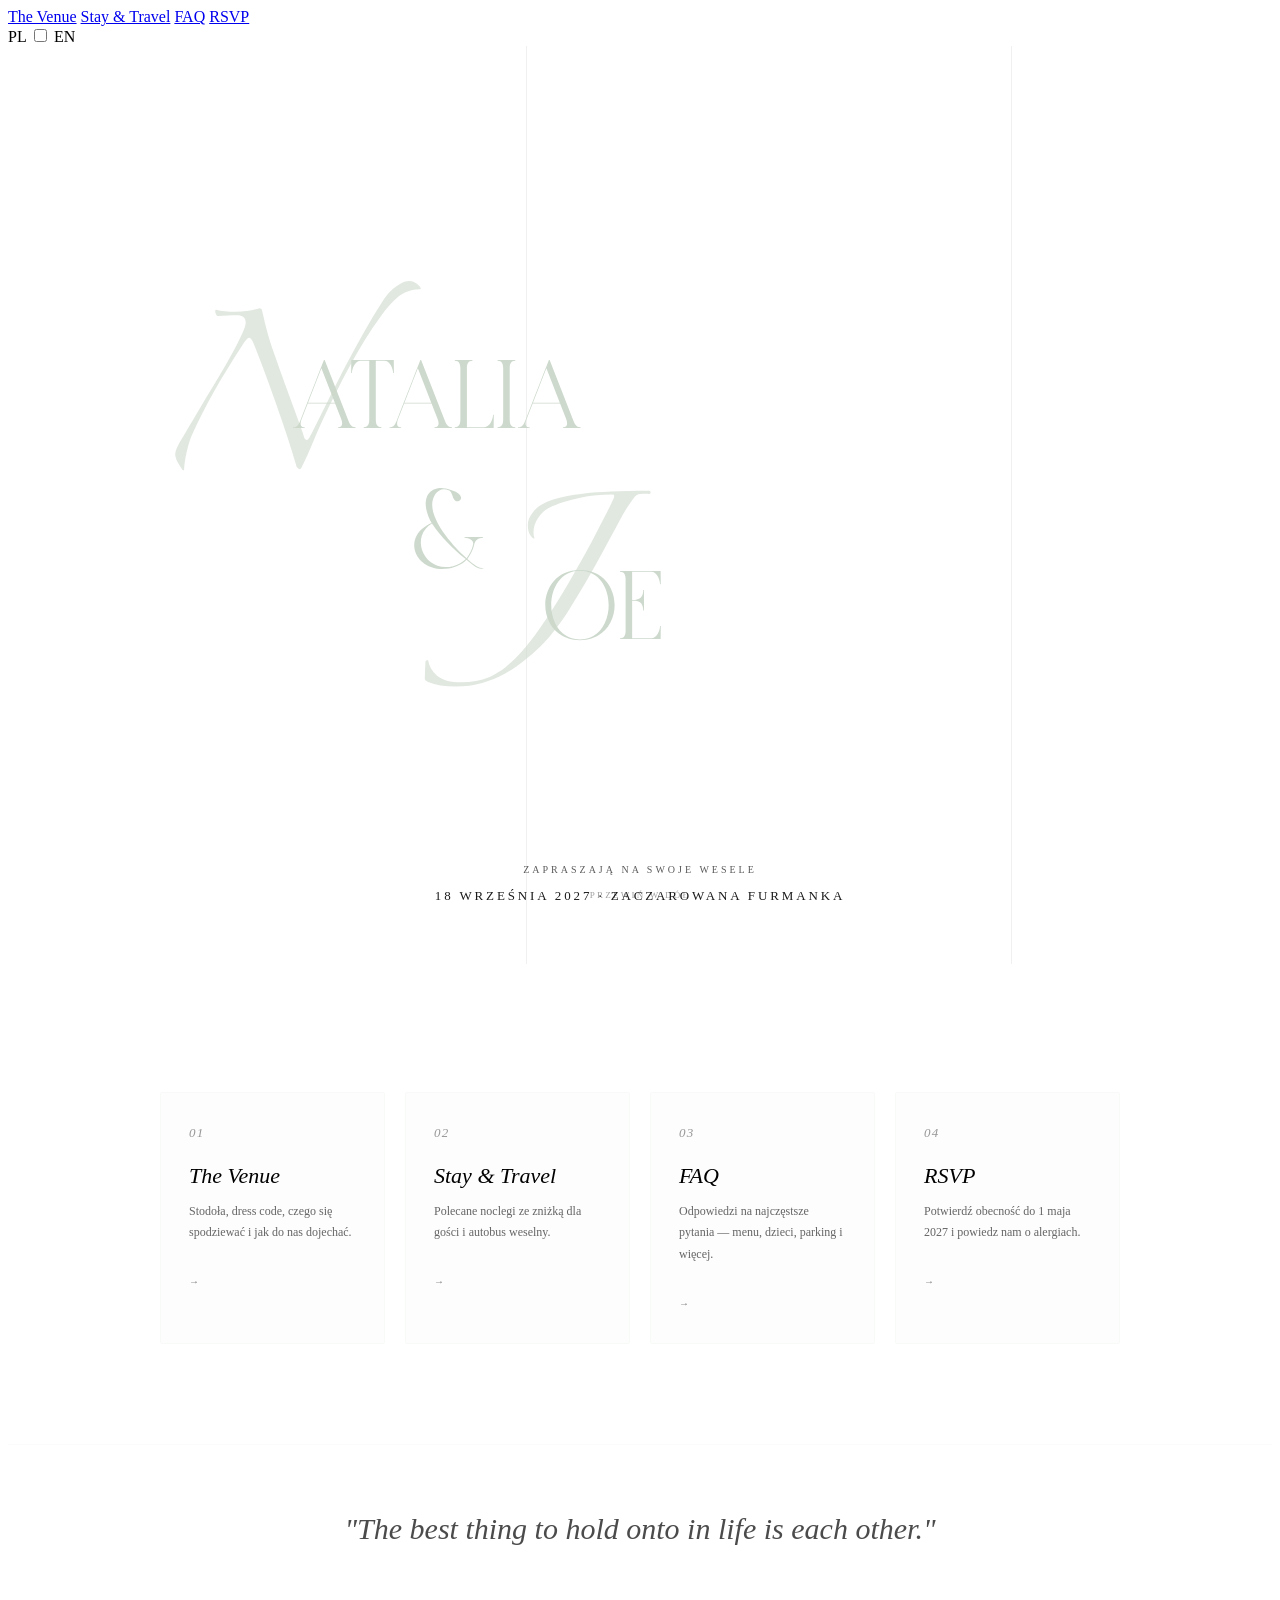
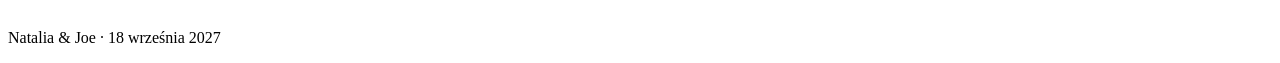
==== index.html @ 813e8705 "Add files via upload" ====
<!DOCTYPE html>
<html lang="pl">
<head>
  <meta charset="UTF-8">
  <meta name="viewport" content="width=device-width, initial-scale=1.0">
  <title>Natalia & Joe · 18.09.2027</title>
  <link rel="stylesheet" href="assets/style.css">
  <style>
    /* ── HERO ── */
    .hero {
      position: relative;
      width: 100%;
      min-height: 100svh;
      overflow: hidden;
      display: flex;
      flex-direction: column;
    }

    .flower-bg {
      position: absolute;
      right: -3%;
      top: -6%;
      width: 62%;
      height: 115%;
      opacity: 0.22;
      pointer-events: none;
      animation: floatFlower 10s ease-in-out infinite;
    }

    @keyframes floatFlower {
      0%, 100% { transform: translateY(0) rotate(0deg); }
      50%       { transform: translateY(-12px) rotate(0.35deg); }
    }

    .hero-body {
      flex: 1;
      position: relative;
      display: flex;
      align-items: flex-start;
      padding-top: 80px;
    }

    .names-wrap {
      position: relative;
      z-index: 5;
      padding: 0 0 0 5vw;
      width: 56%;
      animation: heroFadeUp 1.2s ease both;
    }

    .names-wrap svg {
      width: 100%;
      height: auto;
    }

    @keyframes heroFadeUp {
      from { opacity: 0; transform: translateY(32px); }
      to   { opacity: 1; transform: translateY(0); }
    }

    /* ── BOTTOM TEXT & COUNTDOWN ── */
    .hero-bottom {
      position: relative;
      z-index: 5;
      text-align: center;
      padding: 16px 24px 36px;
      animation: heroFadeUp 1.4s ease 0.3s both;
    }

    .celebrating-line {
      font-size: 10px;
      letter-spacing: 0.3em;
      text-transform: uppercase;
      opacity: 0.65;
      margin-bottom: 8px;
    }

    .date-line {
      font-size: clamp(10px, 1.3vw, 13px);
      letter-spacing: 0.22em;
      text-transform: uppercase;
      margin-bottom: 24px;
      opacity: 0.9;
    }

    .countdown {
      display: flex;
      justify-content: center;
      align-items: flex-start;
      gap: clamp(12px, 2.5vw, 28px);
    }

    .cd-unit {
      display: flex;
      flex-direction: column;
      align-items: center;
      gap: 4px;
    }

    .cd-num {
      font-family: 'Cormorant Garamond', serif;
      font-size: clamp(26px, 4vw, 36px);
      font-weight: 300;
      line-height: 1;
      letter-spacing: 0.04em;
      color: var(--green-light);
    }

    .cd-lbl {
      font-size: 8px;
      letter-spacing: 0.22em;
      text-transform: uppercase;
      opacity: 0.5;
    }

    .cd-sep {
      font-family: 'Cormorant Garamond', serif;
      font-size: 28px;
      font-weight: 300;
      opacity: 0.3;
      align-self: flex-start;
      margin-top: 2px;
      line-height: 1;
    }

    .scroll-hint {
      position: absolute;
      bottom: 28px;
      left: 50%;
      transform: translateX(-50%);
      font-size: 9px;
      letter-spacing: 0.25em;
      text-transform: uppercase;
      opacity: 0.38;
      animation: scrollBounce 2.4s ease-in-out infinite;
      z-index: 5;
    }

    .scroll-hint::after {
      content: '';
      display: block;
      width: 1px;
      height: 28px;
      background: var(--green-light);
      margin: 8px auto 0;
      opacity: 0.4;
    }

    @keyframes scrollBounce {
      0%, 100% { transform: translateX(-50%) translateY(0); }
      50%       { transform: translateX(-50%) translateY(6px); }
    }

    /* ── TEASER SECTIONS ── */
    .teasers {
      padding: 80px 24px 100px;
      max-width: 960px;
      margin: 0 auto;
    }

    .teaser-grid {
      display: grid;
      grid-template-columns: repeat(auto-fit, minmax(220px, 1fr));
      gap: 20px;
      margin-top: 48px;
    }

    .teaser-card {
      background: rgba(205, 217, 204, 0.05);
      border: 1px solid rgba(205, 217, 204, 0.12);
      border-radius: 2px;
      padding: 32px 28px;
      text-decoration: none;
      color: var(--green-light);
      display: block;
      transition: background 0.3s, border-color 0.3s;
    }

    .teaser-card:hover {
      background: rgba(205, 217, 204, 0.09);
      border-color: rgba(205, 217, 204, 0.25);
    }

    .teaser-num {
      font-family: 'Cormorant Garamond', serif;
      font-size: 13px;
      font-style: italic;
      opacity: 0.4;
      margin-bottom: 10px;
      letter-spacing: 0.1em;
    }

    .teaser-card h3 {
      font-family: 'Cormorant Garamond', serif;
      font-size: 22px;
      font-weight: 300;
      font-style: italic;
      margin-bottom: 10px;
    }

    .teaser-card p {
      font-size: 12px;
      line-height: 1.8;
      opacity: 0.6;
    }

    .teaser-arrow {
      display: inline-block;
      margin-top: 20px;
      font-size: 10px;
      letter-spacing: 0.2em;
      text-transform: uppercase;
      opacity: 0.5;
    }

    /* ── QUOTE ── */
    .quote-section {
      text-align: center;
      padding: 60px 24px;
      border-top: 1px solid rgba(205, 217, 204, 0.1);
    }

    .quote-text {
      font-family: 'Cormorant Garamond', serif;
      font-size: clamp(20px, 3.5vw, 30px);
      font-weight: 300;
      font-style: italic;
      line-height: 1.6;
      opacity: 0.7;
      max-width: 600px;
      margin: 0 auto;
    }

    @media (max-width: 680px) {
      .names-wrap { width: 88%; padding-left: 6vw; }
      .flower-bg { width: 90%; right: -20%; top: 30%; opacity: 0.12; }
      .hero-body { align-items: center; }
    }
  </style>
</head>
<body>

  <!-- ── NAV ── -->
  <nav class="nav">
    <a href="venue.html" data-t="nav_venue">The Venue</a>
    <a href="travel.html" data-t="nav_travel">Stay &amp; Travel</a>
    <a href="faq.html" data-t="nav_faq">FAQ</a>
    <a href="rsvp.html" class="nav-rsvp" data-t="nav_rsvp">RSVP</a>
    <div class="lang-toggle">
      <span class="lang-lbl lang-lbl-pl">PL</span>
      <label class="toggle-wrap">
        <input type="checkbox" class="lang-switch-input">
        <span class="slider-track"></span>
      </label>
      <span class="lang-lbl lang-lbl-en">EN</span>
    </div>
  </nav>

  <!-- ── HERO ── -->
  <section class="hero">
    <img class="flower-bg" src="assets/flower.svg" alt="" aria-hidden="true">

    <div class="hero-body">
      <div class="names-wrap">
        <svg viewBox="0 0 3334 3334" xmlns="http://www.w3.org/2000/svg" style="fill-rule:evenodd;clip-rule:evenodd;" aria-label="Natalia &amp; Joe">
          <g><path d="M2392.608,2090.936c-217.712,0 -217.712,330.691 0,330.691c217.681,0 217.681,-330.691 0,-330.691Zm0,3.466c180.402,0 180.402,323.759 0,323.759c-180.441,0 -180.441,-323.759 0,-323.759Z" style="fill:#cdd9cc;fill-rule:nonzero;"/><path d="M2772.722,2416.101l0.521,-61.502l-3.388,0c0,20.874 -15.838,59.201 -41.794,58.642l-89.711,0l0,-177.612l13.74,0c24.464,0.521 38.771,16.724 38.771,46.231l3.427,0l0,-95.843l-3.427,0c0,29.5 -14.307,45.703 -38.771,46.231l-13.74,0l0,-132.927l89.711,0c25.956,-0.521 41.794,37.807 41.794,58.642l3.388,0l-0.521,-61.463l0,-0.606l-191.398,0l0,3.427c19.226,0 25.793,12.978 26.321,35.266l0,243.435c-0.521,22.288 -7.095,35.227 -26.321,35.227l0,3.427c63.802,-0.008 127.604,-0.008 191.398,-0.008l0,-0.567Z" style="fill:#cdd9cc;fill-rule:nonzero;"/></g><g><path d="M1190.142,1101.773l-3.427,0l-12.978,33.292l-0.645,1.733c-31.839,81.653 -63.515,162.824 -95.315,244.36c-9.916,25.264 -16.125,37.963 -36.556,37.963l0,3.427l54.811,0l0,-3.427c-22.972,0 -20.796,-20.718 -15.675,-35.833l29.943,-76.78l128.972,0l28.256,72.343c8.945,23.011 6.769,40.263 -14.105,40.263l0,3.427l82.22,0l0,-3.427c-20.843,0.008 -26.889,-13.25 -37.209,-39.688l-108.293,-277.652Zm-78.513,201.315l63.157,-161.938l63.157,161.938l-126.314,0Z" style="fill:#cdd9cc;fill-rule:nonzero;"/><path d="M1430.879,1105.2l40.1,0c25.956,-0.521 41.794,37.807 41.794,58.642l3.427,0l-0.567,-62.069l-200.265,0l-0.521,62.069l3.427,0c0,-20.835 15.838,-59.163 41.755,-58.642l40.139,0l0,278.693c-0.528,22.288 -7.095,35.227 -26.321,35.227l0,3.427l83.347,0l0,-3.427c-19.218,0 -25.832,-12.939 -26.314,-35.227l0,-278.693Z" style="fill:#cdd9cc;fill-rule:nonzero;"/><path d="M1644.351,1101.773l-3.427,0l-12.978,33.292l-0.645,1.733c-31.839,81.653 -63.515,162.824 -95.315,244.36c-9.916,25.264 -16.125,37.963 -36.556,37.963l0,3.427l54.811,0l0,-3.427c-22.972,0 -20.796,-20.718 -15.675,-35.833l29.943,-76.78l128.972,0l28.256,72.343c8.945,23.011 6.769,40.263 -14.105,40.263l0,3.427l82.22,0l0,-3.427c-20.843,0.008 -26.889,-13.25 -37.209,-39.688l-108.293,-277.652Zm-78.513,201.315l63.157,-161.938l63.157,161.938l-126.314,0Z" style="fill:#cdd9cc;fill-rule:nonzero;"/><path d="M1859.997,1140.466c0.528,-22.288 7.095,-35.266 26.321,-35.266l0,-3.427l-83.347,0l0,3.427c19.226,0 25.801,12.978 26.321,35.266l0,243.427c-0.528,22.288 -7.095,35.227 -26.321,35.227l0,3.427l183.138,0l0.521,-62.069l-3.427,0c0,20.881 -15.838,59.209 -41.755,58.642l-81.451,0l0,-278.654Z" style="fill:#cdd9cc;fill-rule:nonzero;"/><path d="M2061.664,1140.466c0.528,-22.288 7.095,-35.266 26.321,-35.266l0,-3.427l-83.347,0l0,3.427c19.226,0 25.839,12.978 26.321,35.266l0,243.435c-0.49,22.288 -7.095,35.227 -26.321,35.227l0,3.427l83.347,0l0,-3.427c-19.226,0 -25.801,-12.939 -26.321,-35.227l0,-243.435Z" style="fill:#cdd9cc;fill-rule:nonzero;"/><path d="M2249.809,1101.773l-3.427,0l-12.978,33.292l-0.645,1.733c-31.839,81.653 -63.515,162.824 -95.315,244.36c-9.916,25.264 -16.125,37.963 -36.556,37.963l0,3.427l54.811,0l0,-3.427c-22.972,0 -20.796,-20.718 -15.675,-35.833l29.943,-76.78l128.972,0l28.256,72.343c8.945,23.011 6.769,40.263 -14.105,40.263l0,3.427l82.22,0l0,-3.427c-20.843,0.008 -26.889,-13.25 -37.209,-39.688l-108.293,-277.652Zm-78.513,201.315l63.157,-161.938l63.157,161.938l-126.314,0Z" style="fill:#cdd9cc;fill-rule:nonzero;"/></g><path d="M1858.644,2043.188c15.338,13.528 50.541,45.581 71.361,42.247l10.856,-1.763l-10.957,-1.194c-20.435,-2.14 -51.11,-29.344 -67.587,-43.533c15.723,-20.674 26.147,-42.918 32.2,-68.211c4.574,-18.956 19.957,-30.198 40.3,-30.96l1.57,-0.046l-0.147,-3.573l-87.452,0l-0.092,3.573l1.525,0.046c18.047,0.716 44.011,10.571 39.244,31.768c-5.382,23.815 -16.054,45.058 -30.868,64.4c-54.398,-47.198 -160.136,-162.607 -161.945,-249.251c-0.863,-43.772 30.143,-90.924 77.634,-70.443c13.29,5.713 16.623,24.577 22.722,37.867c16.045,34.909 69.304,-4.482 4.427,-33.679c-18.102,-8.146 -35.295,-13.574 -55.16,-14.621c-49.246,-2.526 -94.643,28.581 -75.54,107.455c4.675,19.241 12.243,38.491 22.437,55.73l0.285,0.523l-0.569,0.285c-143.706,63.261 -79.691,228.439 68.395,216.105c35.874,-2.957 71.692,-16.908 97.362,-42.725Zm-160.797,-167.511c20.058,30.29 43.873,58.301 69.304,84.734c27.442,28.572 56.446,54.775 87.167,79.682l-0.478,0.432c-16.623,15.099 -36.397,27.479 -58.972,32.861c-136.698,32.531 -206.388,-137.084 -99.741,-200.767l0.523,-0.285l2.195,3.343Z" style="fill:#cdd9cc;fill-rule:nonzero;"/><path d="M2718.741,1718.503c4.444,1.111 6.667,3.889 6.667,8.333c0,4.444 -2.222,6.667 -6.667,6.667c-6.667,-1.111 -12.778,-1.667 -18.333,-1.667l-11.667,0c-8.889,0 -16.111,0.833 -21.667,2.5c-5.556,1.667 -11.111,5.833 -16.667,12.5c-23.333,30 -48.333,69.722 -75,119.167c-26.667,49.444 -52.778,98.056 -78.333,145.833c-25.556,46.667 -51.111,91.944 -76.667,135.833c-25.556,43.889 -51.667,86.944 -78.333,129.167c-17.778,28.889 -39.167,59.722 -64.167,92.5c-25,32.778 -48.611,59.722 -70.833,80.833c-24.444,23.333 -50.556,46.389 -78.333,69.167c-27.778,22.778 -58.056,43.056 -90.833,60.833c-32.778,17.778 -68.056,32.222 -105.833,43.333c-37.778,11.111 -80,16.667 -126.667,16.667c-50,0 -92.778,-7.222 -128.333,-21.667c-5.556,-2.222 -9.722,-4.722 -12.5,-7.5c-2.778,-2.778 -3.611,-8.056 -2.5,-15.833c0,-7.778 0.278,-18.611 0.833,-32.5c0.556,-13.889 1.389,-28.611 2.5,-44.167l11.667,-3.333c4.444,28.889 18.611,53.611 42.5,74.167c23.889,20.556 62.5,30.833 115.833,30.833c46.667,0 89.722,-8.056 129.167,-24.167c39.444,-16.111 80.833,-45.833 124.167,-89.167c38.889,-38.889 78.056,-86.944 117.5,-144.167c39.444,-57.222 80.278,-121.389 122.5,-192.5c18.889,-32.222 38.889,-66.944 60,-104.167c21.111,-37.222 41.667,-74.722 61.667,-112.5c20,-37.778 38.889,-74.167 56.667,-109.167c17.778,-35 32.778,-65.833 45,-92.5c1.111,-2.222 1.667,-5.556 1.667,-10c0,-4.444 -3.333,-6.667 -10,-6.667c-23.333,0 -48.333,1.389 -75,4.167c-26.667,2.778 -53.333,6.944 -80,12.5c-26.667,5.556 -52.222,12.222 -76.667,20c-24.444,7.778 -46.111,16.667 -65,26.667c-18.889,10 -35.833,25.556 -50.833,46.667c-15,21.111 -22.5,44.444 -22.5,70c0,8.889 1.111,16.667 3.333,23.333c2.222,3.333 1.111,5 -3.333,5c-5.556,-3.333 -11.389,-10 -17.5,-20c-6.111,-10 -9.167,-25.556 -9.167,-46.667c0,-17.778 8.889,-38.056 26.667,-60.833c17.778,-22.778 50,-41.944 96.667,-57.5c16.667,-5.556 36.111,-10.556 58.333,-15c22.222,-4.444 50.556,-8.611 85,-12.5c34.444,-3.889 76.389,-6.944 125.833,-9.167c49.444,-2.222 109.167,-3.333 179.167,-3.333Z" style="fill:#cdd9cc;fill-opacity:0.6;fill-rule:nonzero;"/><path d="M522.926,1621.804c-2.222,-1.111 -5.278,-5 -9.167,-11.667c-3.889,-6.667 -8.056,-13.611 -12.5,-20.833c-4.444,-7.222 -8.056,-14.722 -10.833,-22.5c-2.778,-7.778 -4.167,-13.889 -4.167,-18.333c0,-11.111 3.611,-23.889 10.833,-38.333c7.222,-14.444 14.722,-27.778 22.5,-40c13.333,-23.333 33.056,-56.944 59.167,-100.833c26.111,-43.889 62.5,-104.722 109.167,-182.5c25.556,-42.222 50,-85 73.333,-128.333c23.333,-43.333 40,-77.778 50,-103.333c4.444,-11.111 6.667,-20.556 6.667,-28.333c0,-12.222 -3.611,-21.111 -10.833,-26.667c-7.222,-5.556 -16.944,-8.333 -29.167,-8.333c-13.333,0 -28.333,0.278 -45,0.833c-16.667,0.556 -31.111,1.389 -43.333,2.5c-4.444,0 -8.056,-2.5 -10.833,-7.5c-2.778,-5 -4.167,-10.278 -4.167,-15.833c0,-4.444 1.667,-6.667 5,-6.667c11.111,3.333 24.722,5.833 40.833,7.5c16.111,1.667 31.944,2.5 47.5,2.5c21.111,0 42.222,-1.667 63.333,-5c21.111,-3.333 38.333,-7.222 51.667,-11.667c7.778,0 12.222,5 13.333,15c2.222,8.889 5.278,21.944 9.167,39.167c3.889,17.222 7.5,31.944 10.833,44.167c8.889,33.333 20.556,70.833 35,112.5c14.444,41.667 29.722,84.722 45.833,129.167c16.111,44.444 32.222,88.333 48.333,131.667c16.111,43.333 30.278,82.778 42.5,118.333c2.222,8.889 4.444,16.111 6.667,21.667c2.222,5.556 6.111,8.333 11.667,8.333c3.333,0 6.944,-3.056 10.833,-9.167c3.889,-6.111 7.5,-12.5 10.833,-19.167c25.556,-52.222 51.944,-105.556 79.167,-160c27.222,-54.444 54.722,-108.333 82.5,-161.667c27.778,-53.333 55.833,-105 84.167,-155c28.333,-50 56.389,-96.667 84.167,-140c6.667,-11.111 14.722,-22.778 24.167,-35c9.444,-12.222 20,-23.333 31.667,-33.333c11.667,-10 23.889,-18.333 36.667,-25c12.778,-6.667 26.389,-10 40.833,-10c7.778,0 17.5,3.611 29.167,10.833c11.667,7.222 19.167,15.278 22.5,24.167c-0,2.222 -1.667,3.333 -5,3.333c-13.333,0 -26.667,1.667 -40,5c-13.333,3.333 -27.5,9.444 -42.5,18.333c-15,8.889 -30.556,21.667 -46.667,38.333c-16.111,16.667 -33.611,37.778 -52.5,63.333c-53.333,73.333 -105.556,157.778 -156.667,253.333c-51.111,95.556 -98.333,191.667 -141.667,288.333c-12.222,28.889 -24.722,58.333 -37.5,88.333c-12.778,30 -25.278,57.222 -37.5,81.667c-3.333,7.778 -6.667,11.667 -10,11.667c-4.444,0 -9.444,-3.889 -15,-11.667c-13.333,-46.667 -29.167,-97.778 -47.5,-153.333c-18.333,-55.556 -37.222,-110.556 -56.667,-165c-19.444,-54.444 -38.056,-105.556 -55.833,-153.333c-17.778,-47.778 -32.778,-86.111 -45,-115c-6.667,-14.444 -12.778,-21.667 -18.333,-21.667c-5.556,0 -12.778,6.667 -21.667,20c-27.778,43.333 -53.611,83.889 -77.5,121.667c-23.889,37.778 -45.833,74.722 -65.833,110.833c-20,36.111 -38.889,71.389 -56.667,105.833c-17.778,34.444 -34.444,69.444 -50,105c-4.444,10 -8.611,21.667 -12.5,35c-3.889,13.333 -7.5,27.5 -10.833,42.5c-3.333,15 -6.111,30 -8.333,45c-2.222,15 -3.333,28.056 -3.333,39.167l-5,0Z" style="fill:#cdd9cc;fill-opacity:0.6;fill-rule:nonzero;"/>
        </svg>
      </div>
    </div>

    <div class="hero-bottom">
      <p class="celebrating-line" data-t="celebrating">zapraszają na swoje wesele</p>
      <p class="date-line" data-t="date_venue">18 września 2027 · Zaczarowana Furmanka</p>
      <div class="countdown" id="countdown"></div>
    </div>

    <span class="scroll-hint" data-t="scroll_hint">przewiń w dół</span>
  </section>

  <!-- ── TEASERS ── -->
  <section class="teasers">
    <div class="teaser-grid">
      <a href="venue.html" class="teaser-card fade-in">
        <div class="teaser-num">01</div>
        <h3 data-t="nav_venue">The Venue</h3>
        <p>Stodoła, dress code, czego się spodziewać i jak do nas dojechać.</p>
        <span class="teaser-arrow">→</span>
      </a>
      <a href="travel.html" class="teaser-card fade-in">
        <div class="teaser-num">02</div>
        <h3 data-t="nav_travel">Stay &amp; Travel</h3>
        <p>Polecane noclegi ze zniżką dla gości i autobus weselny.</p>
        <span class="teaser-arrow">→</span>
      </a>
      <a href="faq.html" class="teaser-card fade-in">
        <div class="teaser-num">03</div>
        <h3 data-t="nav_faq">FAQ</h3>
        <p>Odpowiedzi na najczęstsze pytania — menu, dzieci, parking i więcej.</p>
        <span class="teaser-arrow">→</span>
      </a>
      <a href="rsvp.html" class="teaser-card fade-in">
        <div class="teaser-num">04</div>
        <h3 data-t="nav_rsvp">RSVP</h3>
        <p>Potwierdź obecność do 1 maja 2027 i powiedz nam o alergiach.</p>
        <span class="teaser-arrow">→</span>
      </a>
    </div>
  </section>

  <!-- ── QUOTE ── -->
  <section class="quote-section fade-in">
    <p class="quote-text">"The best thing to hold onto in life is each other."</p>
  </section>

  <footer>
    <p data-t="footer">Natalia &amp; Joe · 18 września 2027</p>
  </footer>

  <script src="assets/main.js"></script>
  <script>
    function pad(n) { return String(n).padStart(2, '0'); }
    function tick() {
      const diff = new Date('2027-09-18T14:00:00') - new Date();
      if (diff <= 0) { document.getElementById('countdown').textContent = '🌿'; return; }
      const s = Math.floor(diff / 1000);
      const parts = [
        { val: Math.floor(s / 86400), key: 'cd_days' },
        { val: Math.floor((s % 86400) / 3600), key: 'cd_hours' },
        { val: Math.floor((s % 3600) / 60), key: 'cd_min' },
        { val: s % 60, key: 'cd_sec' }
      ];
      document.getElementById('countdown').innerHTML = parts.map((p, i) =>
        `<div class="cd-unit"><span class="cd-num">${i === 0 ? p.val : pad(p.val)}</span><span class="cd-lbl" data-t="${p.key}">${t(p.key)}</span></div>${i < 3 ? '<span class="cd-sep">·</span>' : ''}`
      ).join('');
    }
    tick();
    setInterval(tick, 1000);
  </script>
</body>
</html>
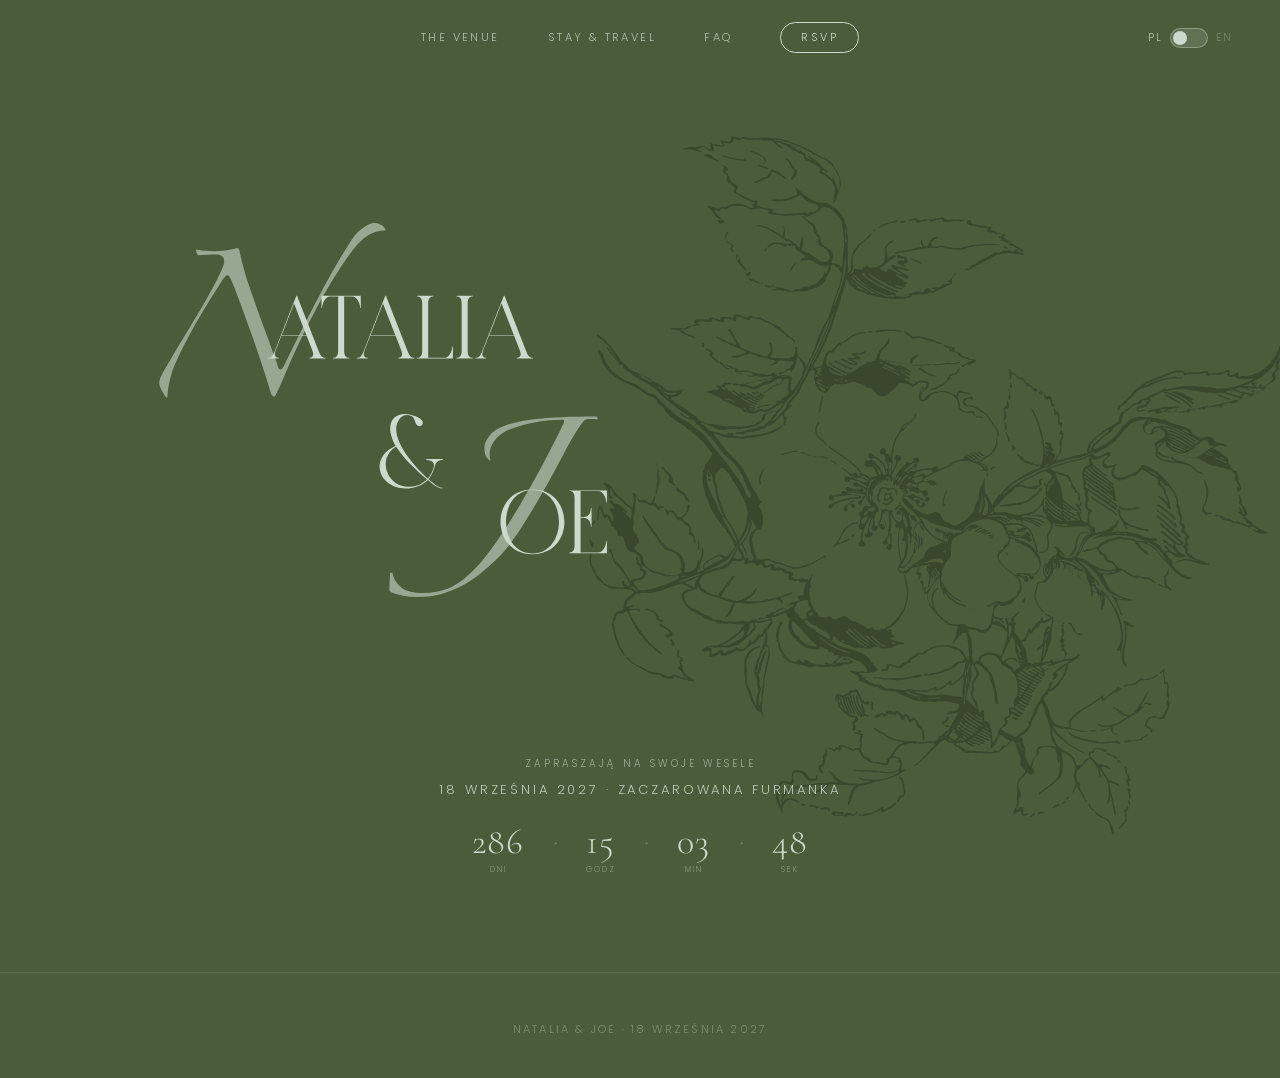
==== commit efebc1a4: "Add files via upload" ====
--- a/index.html
+++ b/index.html
@@ -123,114 +123,6 @@
       line-height: 1;
     }
 
-    .scroll-hint {
-      position: absolute;
-      bottom: 28px;
-      left: 50%;
-      transform: translateX(-50%);
-      font-size: 9px;
-      letter-spacing: 0.25em;
-      text-transform: uppercase;
-      opacity: 0.38;
-      animation: scrollBounce 2.4s ease-in-out infinite;
-      z-index: 5;
-    }
-
-    .scroll-hint::after {
-      content: '';
-      display: block;
-      width: 1px;
-      height: 28px;
-      background: var(--green-light);
-      margin: 8px auto 0;
-      opacity: 0.4;
-    }
-
-    @keyframes scrollBounce {
-      0%, 100% { transform: translateX(-50%) translateY(0); }
-      50%       { transform: translateX(-50%) translateY(6px); }
-    }
-
-    /* ── TEASER SECTIONS ── */
-    .teasers {
-      padding: 80px 24px 100px;
-      max-width: 960px;
-      margin: 0 auto;
-    }
-
-    .teaser-grid {
-      display: grid;
-      grid-template-columns: repeat(auto-fit, minmax(220px, 1fr));
-      gap: 20px;
-      margin-top: 48px;
-    }
-
-    .teaser-card {
-      background: rgba(205, 217, 204, 0.05);
-      border: 1px solid rgba(205, 217, 204, 0.12);
-      border-radius: 2px;
-      padding: 32px 28px;
-      text-decoration: none;
-      color: var(--green-light);
-      display: block;
-      transition: background 0.3s, border-color 0.3s;
-    }
-
-    .teaser-card:hover {
-      background: rgba(205, 217, 204, 0.09);
-      border-color: rgba(205, 217, 204, 0.25);
-    }
-
-    .teaser-num {
-      font-family: 'Cormorant Garamond', serif;
-      font-size: 13px;
-      font-style: italic;
-      opacity: 0.4;
-      margin-bottom: 10px;
-      letter-spacing: 0.1em;
-    }
-
-    .teaser-card h3 {
-      font-family: 'Cormorant Garamond', serif;
-      font-size: 22px;
-      font-weight: 300;
-      font-style: italic;
-      margin-bottom: 10px;
-    }
-
-    .teaser-card p {
-      font-size: 12px;
-      line-height: 1.8;
-      opacity: 0.6;
-    }
-
-    .teaser-arrow {
-      display: inline-block;
-      margin-top: 20px;
-      font-size: 10px;
-      letter-spacing: 0.2em;
-      text-transform: uppercase;
-      opacity: 0.5;
-    }
-
-    /* ── QUOTE ── */
-    .quote-section {
-      text-align: center;
-      padding: 60px 24px;
-      border-top: 1px solid rgba(205, 217, 204, 0.1);
-    }
-
-    .quote-text {
-      font-family: 'Cormorant Garamond', serif;
-      font-size: clamp(20px, 3.5vw, 30px);
-      font-weight: 300;
-      font-style: italic;
-      line-height: 1.6;
-      opacity: 0.7;
-      max-width: 600px;
-      margin: 0 auto;
-    }
-
     @media (max-width: 680px) {
       .names-wrap { width: 88%; padding-left: 6vw; }
       .flower-bg { width: 90%; right: -20%; top: 30%; opacity: 0.12; }
@@ -274,42 +166,6 @@
       <div class="countdown" id="countdown"></div>
     </div>
 
-    <span class="scroll-hint" data-t="scroll_hint">przewiń w dół</span>
-  </section>
-
-  <!-- ── TEASERS ── -->
-  <section class="teasers">
-    <div class="teaser-grid">
-      <a href="venue.html" class="teaser-card fade-in">
-        <div class="teaser-num">01</div>
-        <h3 data-t="nav_venue">The Venue</h3>
-        <p>Stodoła, dress code, czego się spodziewać i jak do nas dojechać.</p>
-        <span class="teaser-arrow">→</span>
-      </a>
-      <a href="travel.html" class="teaser-card fade-in">
-        <div class="teaser-num">02</div>
-        <h3 data-t="nav_travel">Stay &amp; Travel</h3>
-        <p>Polecane noclegi ze zniżką dla gości i autobus weselny.</p>
-        <span class="teaser-arrow">→</span>
-      </a>
-      <a href="faq.html" class="teaser-card fade-in">
-        <div class="teaser-num">03</div>
-        <h3 data-t="nav_faq">FAQ</h3>
-        <p>Odpowiedzi na najczęstsze pytania — menu, dzieci, parking i więcej.</p>
-        <span class="teaser-arrow">→</span>
-      </a>
-      <a href="rsvp.html" class="teaser-card fade-in">
-        <div class="teaser-num">04</div>
-        <h3 data-t="nav_rsvp">RSVP</h3>
-        <p>Potwierdź obecność do 1 maja 2027 i powiedz nam o alergiach.</p>
-        <span class="teaser-arrow">→</span>
-      </a>
-    </div>
-  </section>
-
-  <!-- ── QUOTE ── -->
-  <section class="quote-section fade-in">
-    <p class="quote-text">"The best thing to hold onto in life is each other."</p>
   </section>
 
   <footer>
--- a/assets/style.css
+++ b/assets/style.css
@@ -0,0 +1,254 @@
+@import url('https://fonts.googleapis.com/css2?family=Cormorant+Garamond:ital,wght@0,300;0,400;1,300;1,400&family=Poppins:wght@300;400&display=swap');
+
+:root {
+  --green-dark: #4a5c3a;
+  --green-mid: #3d4e30;
+  --green-light: #cdd9cc;
+  --green-muted: rgba(205, 217, 204, 0.6);
+  --green-faint: rgba(205, 217, 204, 0.15);
+  --cream: #f5f2ec;
+  --text-dark: #2c3620;
+}
+
+*, *::before, *::after { margin: 0; padding: 0; box-sizing: border-box; }
+
+html { scroll-behavior: smooth; }
+
+body {
+  background: var(--green-dark);
+  color: var(--green-light);
+  font-family: 'Poppins', sans-serif;
+  font-weight: 300;
+  min-height: 100vh;
+}
+
+/* ── NAV ── */
+.nav {
+  display: flex;
+  align-items: center;
+  justify-content: center;
+  gap: 48px;
+  padding: 22px 48px;
+  position: fixed;
+  top: 0; left: 0; right: 0;
+  z-index: 100;
+  background: transparent;
+  transition: background 0.4s;
+}
+
+.nav.scrolled {
+  background: rgba(58, 74, 45, 0.95);
+  backdrop-filter: blur(8px);
+}
+
+.nav a {
+  color: var(--green-light);
+  text-decoration: none;
+  font-family: 'Poppins', sans-serif;
+  font-weight: 300;
+  font-size: 11px;
+  letter-spacing: 0.22em;
+  text-transform: uppercase;
+  opacity: 0.82;
+  transition: opacity 0.25s;
+}
+
+.nav a:hover { opacity: 1; }
+
+.nav a.active { opacity: 1; }
+
+.nav-rsvp {
+  border: 1px solid var(--green-light);
+  padding: 6px 20px;
+  border-radius: 20px;
+  opacity: 1 !important;
+  transition: background 0.25s !important;
+}
+
+.nav-rsvp:hover {
+  background: rgba(205, 217, 204, 0.12);
+}
+
+.lang-toggle {
+  position: absolute;
+  right: 48px;
+  top: 50%;
+  transform: translateY(-50%);
+  display: flex;
+  align-items: center;
+  gap: 8px;
+}
+
+.lang-lbl {
+  color: var(--green-light);
+  font-size: 10px;
+  font-family: 'Poppins', sans-serif;
+  letter-spacing: 0.15em;
+  font-weight: 300;
+  transition: opacity 0.3s;
+  cursor: pointer;
+}
+
+.toggle-wrap {
+  position: relative;
+  width: 38px;
+  height: 20px;
+  cursor: pointer;
+}
+
+.toggle-wrap input { opacity: 0; width: 0; height: 0; position: absolute; }
+
+.slider-track {
+  position: absolute;
+  inset: 0;
+  background: rgba(205, 217, 204, 0.18);
+  border: 1px solid rgba(205, 217, 204, 0.4);
+  border-radius: 10px;
+  transition: background 0.3s;
+}
+
+.slider-track::before {
+  content: '';
+  position: absolute;
+  width: 14px;
+  height: 14px;
+  left: 2px;
+  top: 2px;
+  background: var(--green-light);
+  border-radius: 50%;
+  transition: transform 0.3s;
+}
+
+.toggle-wrap input:checked + .slider-track::before {
+  transform: translateX(18px);
+}
+
+/* ── PAGE WRAPPER (subpages) ── */
+.page-wrap {
+  padding-top: 100px;
+  min-height: 100vh;
+}
+
+/* ── SECTION HEADER ── */
+.section-header {
+  text-align: center;
+  padding: 60px 24px 40px;
+}
+
+.section-eyebrow {
+  font-family: 'Poppins', sans-serif;
+  font-size: 10px;
+  font-weight: 300;
+  letter-spacing: 0.3em;
+  text-transform: uppercase;
+  opacity: 0.55;
+  margin-bottom: 14px;
+}
+
+.section-title {
+  font-family: 'Cormorant Garamond', serif;
+  font-size: clamp(36px, 5vw, 56px);
+  font-weight: 300;
+  font-style: italic;
+  color: var(--green-light);
+  line-height: 1.15;
+}
+
+.section-divider {
+  width: 48px;
+  height: 1px;
+  background: var(--green-muted);
+  margin: 22px auto 0;
+}
+
+/* ── CONTENT CARD ── */
+.content-card {
+  max-width: 760px;
+  margin: 0 auto 32px;
+  padding: 0 24px;
+}
+
+.content-block {
+  background: rgba(205, 217, 204, 0.06);
+  border: 1px solid rgba(205, 217, 204, 0.14);
+  border-radius: 2px;
+  padding: 36px 40px;
+  margin-bottom: 20px;
+}
+
+.content-block h3 {
+  font-family: 'Cormorant Garamond', serif;
+  font-size: 22px;
+  font-weight: 300;
+  font-style: italic;
+  color: var(--green-light);
+  margin-bottom: 14px;
+  letter-spacing: 0.03em;
+}
+
+.content-block p {
+  font-family: 'Poppins', sans-serif;
+  font-size: 13px;
+  font-weight: 300;
+  line-height: 1.85;
+  color: var(--green-light);
+  opacity: 0.78;
+}
+
+.content-block p + p { margin-top: 12px; }
+
+/* ── ICON ROW ── */
+.icon-row {
+  display: flex;
+  gap: 12px;
+  align-items: flex-start;
+  margin-bottom: 20px;
+}
+
+.icon-badge {
+  width: 40px;
+  height: 40px;
+  border: 1px solid rgba(205, 217, 204, 0.25);
+  border-radius: 50%;
+  display: flex;
+  align-items: center;
+  justify-content: center;
+  flex-shrink: 0;
+  font-size: 16px;
+}
+
+/* ── FADE-IN ANIMATION ── */
+.fade-in {
+  opacity: 0;
+  transform: translateY(22px);
+  transition: opacity 0.7s ease, transform 0.7s ease;
+}
+
+.fade-in.visible {
+  opacity: 1;
+  transform: translateY(0);
+}
+
+/* ── FOOTER ── */
+footer {
+  text-align: center;
+  padding: 48px 24px 40px;
+  border-top: 1px solid rgba(205, 217, 204, 0.1);
+  margin-top: 60px;
+}
+
+footer p {
+  font-size: 11px;
+  letter-spacing: 0.2em;
+  text-transform: uppercase;
+  opacity: 0.4;
+}
+
+/* ── RESPONSIVE ── */
+@media (max-width: 680px) {
+  .nav { gap: 20px; padding: 18px 20px; }
+  .nav a { font-size: 9.5px; letter-spacing: 0.15em; }
+  .nav-rsvp { padding: 5px 14px; }
+  .lang-toggle { right: 20px; }
+  .content-block { padding: 24px 20px; }
+}
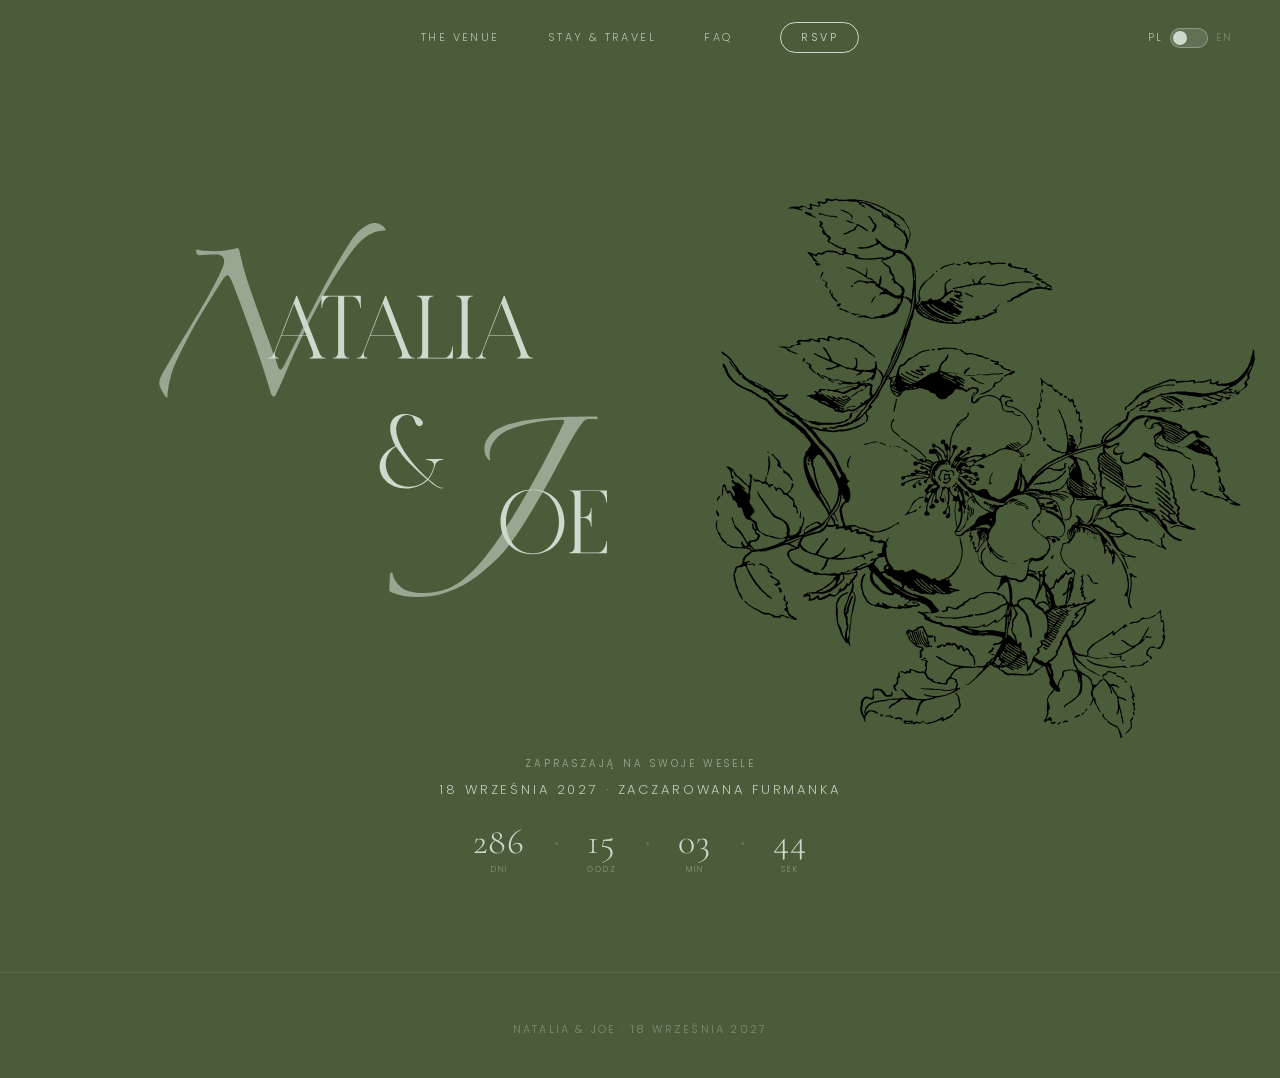
==== commit 1db70721: "Add files via upload" ====
--- a/index.html
+++ b/index.html
@@ -18,18 +18,13 @@
 
     .flower-bg {
       position: absolute;
-      right: -3%;
-      top: -6%;
-      width: 62%;
-      height: 115%;
-      opacity: 0.22;
+      right: 0%;
+      top: 5%;
+      width: 48%;
+      height: 90%;
+      opacity: 1;
       pointer-events: none;
-      animation: floatFlower 10s ease-in-out infinite;
-    }
-
-    @keyframes floatFlower {
-      0%, 100% { transform: translateY(0) rotate(0deg); }
-      50%       { transform: translateY(-12px) rotate(0.35deg); }
+      filter: brightness(0);
     }
 
     .hero-body {
@@ -165,7 +160,6 @@
       <p class="date-line" data-t="date_venue">18 września 2027 · Zaczarowana Furmanka</p>
       <div class="countdown" id="countdown"></div>
     </div>
-
   </section>
 
   <footer>
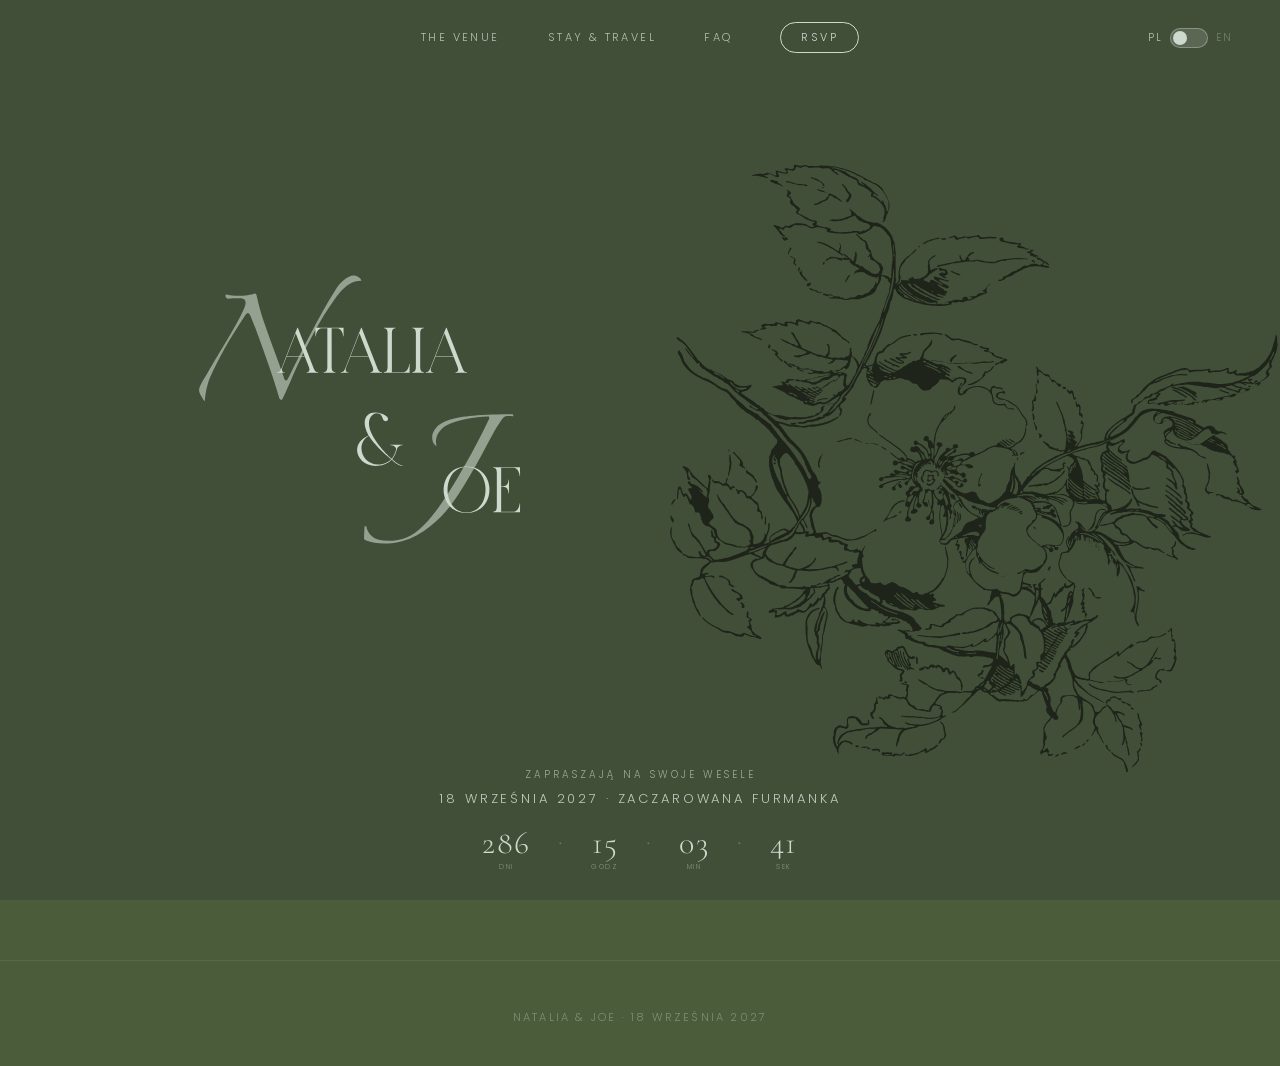
==== commit b14274c2: "Add files via upload" ====
--- a/index.html
+++ b/index.html
@@ -10,56 +10,64 @@
     .hero {
       position: relative;
       width: 100%;
-      min-height: 100svh;
+      height: 100svh;
+      min-height: 600px;
       overflow: hidden;
       display: flex;
       flex-direction: column;
+      background: #424f38;
     }
 
+    /* Kwiatek — za imionami (z-index:1), przed tłem */
     .flower-bg {
       position: absolute;
-      right: 0%;
-      top: 5%;
-      width: 48%;
-      height: 90%;
-      opacity: 1;
+      right: -2%;
+      top: -2%;
+      width: 54%;
+      height: 105%;
       pointer-events: none;
-      filter: brightness(0);
+      z-index: 1;
+      filter: brightness(0) opacity(0.55);
+      object-fit: contain;
+      object-position: center;
     }
 
     .hero-body {
       flex: 1;
       position: relative;
       display: flex;
-      align-items: flex-start;
-      padding-top: 80px;
+      align-items: center;
+      padding-top: 64px;
+      z-index: 2;
     }
 
     .names-wrap {
       position: relative;
-      z-index: 5;
+      z-index: 2;
       padding: 0 0 0 5vw;
-      width: 56%;
+      width: 52%;
       animation: heroFadeUp 1.2s ease both;
     }
 
     .names-wrap svg {
       width: 100%;
       height: auto;
+      max-height: 52vh;
     }
 
     @keyframes heroFadeUp {
-      from { opacity: 0; transform: translateY(32px); }
+      from { opacity: 0; transform: translateY(24px); }
       to   { opacity: 1; transform: translateY(0); }
     }
 
     /* ── BOTTOM TEXT & COUNTDOWN ── */
     .hero-bottom {
       position: relative;
-      z-index: 5;
+      z-index: 2;
       text-align: center;
-      padding: 16px 24px 36px;
+      padding: 10px 24px 28px;
       animation: heroFadeUp 1.4s ease 0.3s both;
+      flex-shrink: 0;
     }
 
     .celebrating-line {
@@ -67,14 +75,14 @@
       letter-spacing: 0.3em;
       text-transform: uppercase;
       opacity: 0.65;
-      margin-bottom: 8px;
+      margin-bottom: 6px;
     }
 
     .date-line {
-      font-size: clamp(10px, 1.3vw, 13px);
+      font-size: clamp(10px, 1.2vw, 13px);
       letter-spacing: 0.22em;
       text-transform: uppercase;
-      margin-bottom: 24px;
+      margin-bottom: 18px;
       opacity: 0.9;
     }
 
@@ -89,12 +97,12 @@
       display: flex;
       flex-direction: column;
       align-items: center;
-      gap: 4px;
+      gap: 3px;
     }
 
     .cd-num {
       font-family: 'Cormorant Garamond', serif;
-      font-size: clamp(26px, 4vw, 36px);
+      font-size: clamp(22px, 3vw, 32px);
       font-weight: 300;
       line-height: 1;
       letter-spacing: 0.04em;
@@ -102,7 +110,7 @@
     }
 
     .cd-lbl {
-      font-size: 8px;
+      font-size: 7px;
       letter-spacing: 0.22em;
       text-transform: uppercase;
       opacity: 0.5;
@@ -110,7 +118,7 @@
 
     .cd-sep {
       font-family: 'Cormorant Garamond', serif;
-      font-size: 28px;
+      font-size: 24px;
       font-weight: 300;
       opacity: 0.3;
       align-self: flex-start;
@@ -119,9 +127,9 @@
     }
 
     @media (max-width: 680px) {
-      .names-wrap { width: 88%; padding-left: 6vw; }
-      .flower-bg { width: 90%; right: -20%; top: 30%; opacity: 0.12; }
-      .hero-body { align-items: center; }
+      .names-wrap { width: 80%; padding-left: 5vw; }
+      .flower-bg { width: 85%; right: -20%; top: auto; bottom: 0; height: 65%; }
+      .hero-body { align-items: flex-end; padding-bottom: 10px; }
     }
   </style>
 </head>
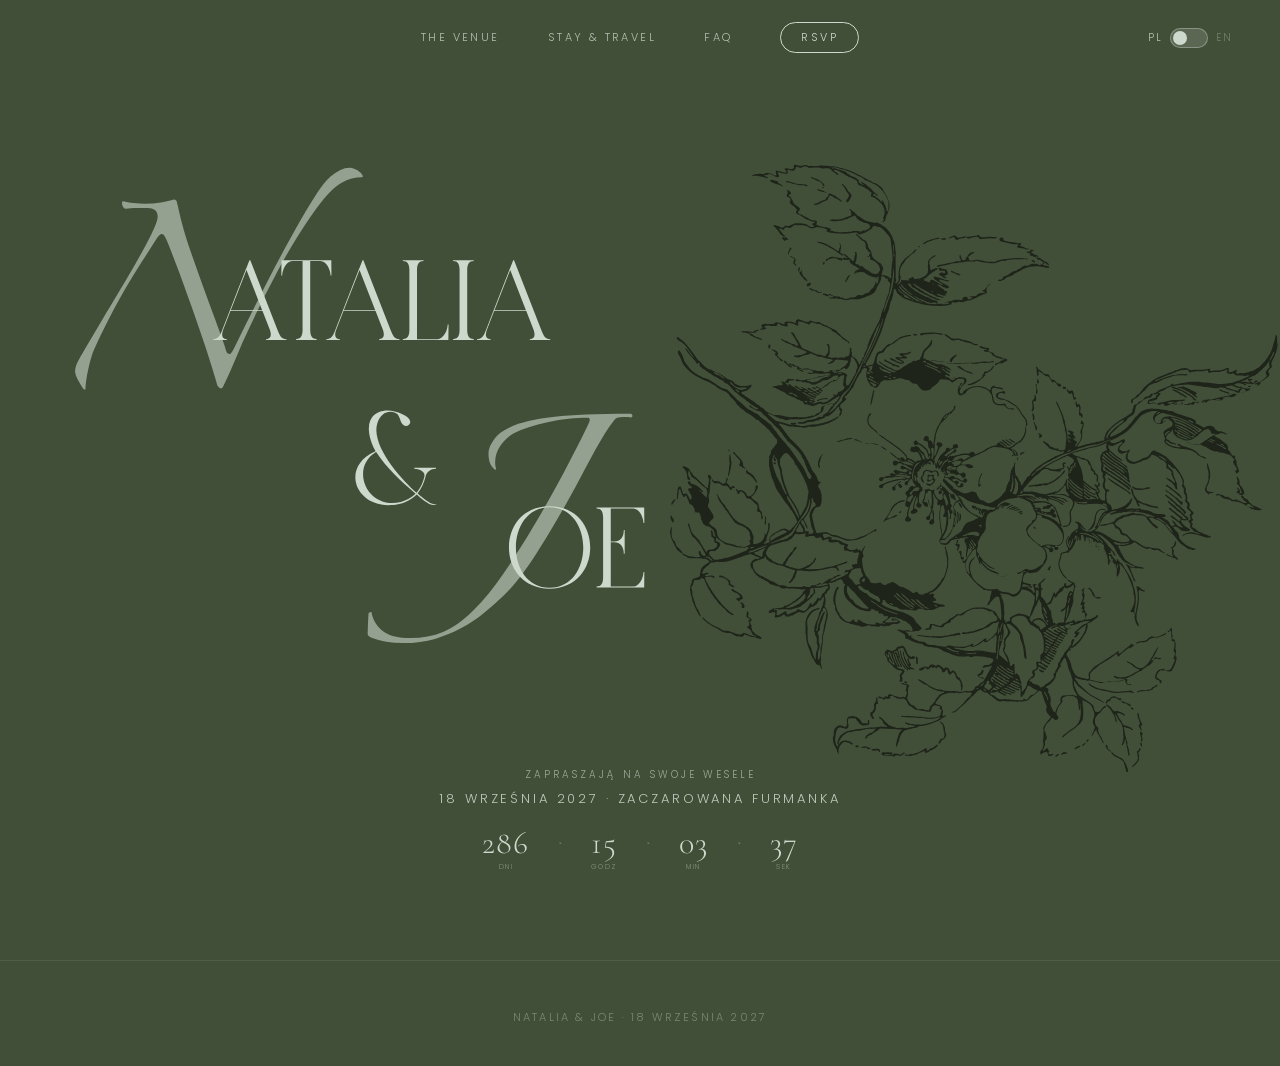
==== commit f724d7e6: "Add files via upload" ====
--- a/index.html
+++ b/index.html
@@ -52,7 +52,6 @@
     .names-wrap svg {
       width: 100%;
       height: auto;
-      max-height: 52vh;
     }
 
     @keyframes heroFadeUp {
@@ -157,8 +156,8 @@
 
     <div class="hero-body">
       <div class="names-wrap">
-        <svg viewBox="0 0 3334 3334" xmlns="http://www.w3.org/2000/svg" style="fill-rule:evenodd;clip-rule:evenodd;" aria-label="Natalia &amp; Joe">
-          <g><path d="M2392.608,2090.936c-217.712,0 -217.712,330.691 0,330.691c217.681,0 217.681,-330.691 0,-330.691Zm0,3.466c180.402,0 180.402,323.759 0,323.759c-180.441,0 -180.441,-323.759 0,-323.759Z" style="fill:#cdd9cc;fill-rule:nonzero;"/><path d="M2772.722,2416.101l0.521,-61.502l-3.388,0c0,20.874 -15.838,59.201 -41.794,58.642l-89.711,0l0,-177.612l13.74,0c24.464,0.521 38.771,16.724 38.771,46.231l3.427,0l0,-95.843l-3.427,0c0,29.5 -14.307,45.703 -38.771,46.231l-13.74,0l0,-132.927l89.711,0c25.956,-0.521 41.794,37.807 41.794,58.642l3.388,0l-0.521,-61.463l0,-0.606l-191.398,0l0,3.427c19.226,0 25.793,12.978 26.321,35.266l0,243.435c-0.521,22.288 -7.095,35.227 -26.321,35.227l0,3.427c63.802,-0.008 127.604,-0.008 191.398,-0.008l0,-0.567Z" style="fill:#cdd9cc;fill-rule:nonzero;"/></g><g><path d="M1190.142,1101.773l-3.427,0l-12.978,33.292l-0.645,1.733c-31.839,81.653 -63.515,162.824 -95.315,244.36c-9.916,25.264 -16.125,37.963 -36.556,37.963l0,3.427l54.811,0l0,-3.427c-22.972,0 -20.796,-20.718 -15.675,-35.833l29.943,-76.78l128.972,0l28.256,72.343c8.945,23.011 6.769,40.263 -14.105,40.263l0,3.427l82.22,0l0,-3.427c-20.843,0.008 -26.889,-13.25 -37.209,-39.688l-108.293,-277.652Zm-78.513,201.315l63.157,-161.938l63.157,161.938l-126.314,0Z" style="fill:#cdd9cc;fill-rule:nonzero;"/><path d="M1430.879,1105.2l40.1,0c25.956,-0.521 41.794,37.807 41.794,58.642l3.427,0l-0.567,-62.069l-200.265,0l-0.521,62.069l3.427,0c0,-20.835 15.838,-59.163 41.755,-58.642l40.139,0l0,278.693c-0.528,22.288 -7.095,35.227 -26.321,35.227l0,3.427l83.347,0l0,-3.427c-19.218,0 -25.832,-12.939 -26.314,-35.227l0,-278.693Z" style="fill:#cdd9cc;fill-rule:nonzero;"/><path d="M1644.351,1101.773l-3.427,0l-12.978,33.292l-0.645,1.733c-31.839,81.653 -63.515,162.824 -95.315,244.36c-9.916,25.264 -16.125,37.963 -36.556,37.963l0,3.427l54.811,0l0,-3.427c-22.972,0 -20.796,-20.718 -15.675,-35.833l29.943,-76.78l128.972,0l28.256,72.343c8.945,23.011 6.769,40.263 -14.105,40.263l0,3.427l82.22,0l0,-3.427c-20.843,0.008 -26.889,-13.25 -37.209,-39.688l-108.293,-277.652Zm-78.513,201.315l63.157,-161.938l63.157,161.938l-126.314,0Z" style="fill:#cdd9cc;fill-rule:nonzero;"/><path d="M1859.997,1140.466c0.528,-22.288 7.095,-35.266 26.321,-35.266l0,-3.427l-83.347,0l0,3.427c19.226,0 25.801,12.978 26.321,35.266l0,243.427c-0.528,22.288 -7.095,35.227 -26.321,35.227l0,3.427l183.138,0l0.521,-62.069l-3.427,0c0,20.881 -15.838,59.209 -41.755,58.642l-81.451,0l0,-278.654Z" style="fill:#cdd9cc;fill-rule:nonzero;"/><path d="M2061.664,1140.466c0.528,-22.288 7.095,-35.266 26.321,-35.266l0,-3.427l-83.347,0l0,3.427c19.226,0 25.839,12.978 26.321,35.266l0,243.435c-0.49,22.288 -7.095,35.227 -26.321,35.227l0,3.427l83.347,0l0,-3.427c-19.226,0 -25.801,-12.939 -26.321,-35.227l0,-243.435Z" style="fill:#cdd9cc;fill-rule:nonzero;"/><path d="M2249.809,1101.773l-3.427,0l-12.978,33.292l-0.645,1.733c-31.839,81.653 -63.515,162.824 -95.315,244.36c-9.916,25.264 -16.125,37.963 -36.556,37.963l0,3.427l54.811,0l0,-3.427c-22.972,0 -20.796,-20.718 -15.675,-35.833l29.943,-76.78l128.972,0l28.256,72.343c8.945,23.011 6.769,40.263 -14.105,40.263l0,3.427l82.22,0l0,-3.427c-20.843,0.008 -26.889,-13.25 -37.209,-39.688l-108.293,-277.652Zm-78.513,201.315l63.157,-161.938l63.157,161.938l-126.314,0Z" style="fill:#cdd9cc;fill-rule:nonzero;"/></g><path d="M1858.644,2043.188c15.338,13.528 50.541,45.581 71.361,42.247l10.856,-1.763l-10.957,-1.194c-20.435,-2.14 -51.11,-29.344 -67.587,-43.533c15.723,-20.674 26.147,-42.918 32.2,-68.211c4.574,-18.956 19.957,-30.198 40.3,-30.96l1.57,-0.046l-0.147,-3.573l-87.452,0l-0.092,3.573l1.525,0.046c18.047,0.716 44.011,10.571 39.244,31.768c-5.382,23.815 -16.054,45.058 -30.868,64.4c-54.398,-47.198 -160.136,-162.607 -161.945,-249.251c-0.863,-43.772 30.143,-90.924 77.634,-70.443c13.29,5.713 16.623,24.577 22.722,37.867c16.045,34.909 69.304,-4.482 4.427,-33.679c-18.102,-8.146 -35.295,-13.574 -55.16,-14.621c-49.246,-2.526 -94.643,28.581 -75.54,107.455c4.675,19.241 12.243,38.491 22.437,55.73l0.285,0.523l-0.569,0.285c-143.706,63.261 -79.691,228.439 68.395,216.105c35.874,-2.957 71.692,-16.908 97.362,-42.725Zm-160.797,-167.511c20.058,30.29 43.873,58.301 69.304,84.734c27.442,28.572 56.446,54.775 87.167,79.682l-0.478,0.432c-16.623,15.099 -36.397,27.479 -58.972,32.861c-136.698,32.531 -206.388,-137.084 -99.741,-200.767l0.523,-0.285l2.195,3.343Z" style="fill:#cdd9cc;fill-rule:nonzero;"/><path d="M2718.741,1718.503c4.444,1.111 6.667,3.889 6.667,8.333c0,4.444 -2.222,6.667 -6.667,6.667c-6.667,-1.111 -12.778,-1.667 -18.333,-1.667l-11.667,0c-8.889,0 -16.111,0.833 -21.667,2.5c-5.556,1.667 -11.111,5.833 -16.667,12.5c-23.333,30 -48.333,69.722 -75,119.167c-26.667,49.444 -52.778,98.056 -78.333,145.833c-25.556,46.667 -51.111,91.944 -76.667,135.833c-25.556,43.889 -51.667,86.944 -78.333,129.167c-17.778,28.889 -39.167,59.722 -64.167,92.5c-25,32.778 -48.611,59.722 -70.833,80.833c-24.444,23.333 -50.556,46.389 -78.333,69.167c-27.778,22.778 -58.056,43.056 -90.833,60.833c-32.778,17.778 -68.056,32.222 -105.833,43.333c-37.778,11.111 -80,16.667 -126.667,16.667c-50,0 -92.778,-7.222 -128.333,-21.667c-5.556,-2.222 -9.722,-4.722 -12.5,-7.5c-2.778,-2.778 -3.611,-8.056 -2.5,-15.833c0,-7.778 0.278,-18.611 0.833,-32.5c0.556,-13.889 1.389,-28.611 2.5,-44.167l11.667,-3.333c4.444,28.889 18.611,53.611 42.5,74.167c23.889,20.556 62.5,30.833 115.833,30.833c46.667,0 89.722,-8.056 129.167,-24.167c39.444,-16.111 80.833,-45.833 124.167,-89.167c38.889,-38.889 78.056,-86.944 117.5,-144.167c39.444,-57.222 80.278,-121.389 122.5,-192.5c18.889,-32.222 38.889,-66.944 60,-104.167c21.111,-37.222 41.667,-74.722 61.667,-112.5c20,-37.778 38.889,-74.167 56.667,-109.167c17.778,-35 32.778,-65.833 45,-92.5c1.111,-2.222 1.667,-5.556 1.667,-10c0,-4.444 -3.333,-6.667 -10,-6.667c-23.333,0 -48.333,1.389 -75,4.167c-26.667,2.778 -53.333,6.944 -80,12.5c-26.667,5.556 -52.222,12.222 -76.667,20c-24.444,7.778 -46.111,16.667 -65,26.667c-18.889,10 -35.833,25.556 -50.833,46.667c-15,21.111 -22.5,44.444 -22.5,70c0,8.889 1.111,16.667 3.333,23.333c2.222,3.333 1.111,5 -3.333,5c-5.556,-3.333 -11.389,-10 -17.5,-20c-6.111,-10 -9.167,-25.556 -9.167,-46.667c0,-17.778 8.889,-38.056 26.667,-60.833c17.778,-22.778 50,-41.944 96.667,-57.5c16.667,-5.556 36.111,-10.556 58.333,-15c22.222,-4.444 50.556,-8.611 85,-12.5c34.444,-3.889 76.389,-6.944 125.833,-9.167c49.444,-2.222 109.167,-3.333 179.167,-3.333Z" style="fill:#cdd9cc;fill-opacity:0.6;fill-rule:nonzero;"/><path d="M522.926,1621.804c-2.222,-1.111 -5.278,-5 -9.167,-11.667c-3.889,-6.667 -8.056,-13.611 -12.5,-20.833c-4.444,-7.222 -8.056,-14.722 -10.833,-22.5c-2.778,-7.778 -4.167,-13.889 -4.167,-18.333c0,-11.111 3.611,-23.889 10.833,-38.333c7.222,-14.444 14.722,-27.778 22.5,-40c13.333,-23.333 33.056,-56.944 59.167,-100.833c26.111,-43.889 62.5,-104.722 109.167,-182.5c25.556,-42.222 50,-85 73.333,-128.333c23.333,-43.333 40,-77.778 50,-103.333c4.444,-11.111 6.667,-20.556 6.667,-28.333c0,-12.222 -3.611,-21.111 -10.833,-26.667c-7.222,-5.556 -16.944,-8.333 -29.167,-8.333c-13.333,0 -28.333,0.278 -45,0.833c-16.667,0.556 -31.111,1.389 -43.333,2.5c-4.444,0 -8.056,-2.5 -10.833,-7.5c-2.778,-5 -4.167,-10.278 -4.167,-15.833c0,-4.444 1.667,-6.667 5,-6.667c11.111,3.333 24.722,5.833 40.833,7.5c16.111,1.667 31.944,2.5 47.5,2.5c21.111,0 42.222,-1.667 63.333,-5c21.111,-3.333 38.333,-7.222 51.667,-11.667c7.778,0 12.222,5 13.333,15c2.222,8.889 5.278,21.944 9.167,39.167c3.889,17.222 7.5,31.944 10.833,44.167c8.889,33.333 20.556,70.833 35,112.5c14.444,41.667 29.722,84.722 45.833,129.167c16.111,44.444 32.222,88.333 48.333,131.667c16.111,43.333 30.278,82.778 42.5,118.333c2.222,8.889 4.444,16.111 6.667,21.667c2.222,5.556 6.111,8.333 11.667,8.333c3.333,0 6.944,-3.056 10.833,-9.167c3.889,-6.111 7.5,-12.5 10.833,-19.167c25.556,-52.222 51.944,-105.556 79.167,-160c27.222,-54.444 54.722,-108.333 82.5,-161.667c27.778,-53.333 55.833,-105 84.167,-155c28.333,-50 56.389,-96.667 84.167,-140c6.667,-11.111 14.722,-22.778 24.167,-35c9.444,-12.222 20,-23.333 31.667,-33.333c11.667,-10 23.889,-18.333 36.667,-25c12.778,-6.667 26.389,-10 40.833,-10c7.778,0 17.5,3.611 29.167,10.833c11.667,7.222 19.167,15.278 22.5,24.167c-0,2.222 -1.667,3.333 -5,3.333c-13.333,0 -26.667,1.667 -40,5c-13.333,3.333 -27.5,9.444 -42.5,18.333c-15,8.889 -30.556,21.667 -46.667,38.333c-16.111,16.667 -33.611,37.778 -52.5,63.333c-53.333,73.333 -105.556,157.778 -156.667,253.333c-51.111,95.556 -98.333,191.667 -141.667,288.333c-12.222,28.889 -24.722,58.333 -37.5,88.333c-12.778,30 -25.278,57.222 -37.5,81.667c-3.333,7.778 -6.667,11.667 -10,11.667c-4.444,0 -9.444,-3.889 -15,-11.667c-13.333,-46.667 -29.167,-97.778 -47.5,-153.333c-18.333,-55.556 -37.222,-110.556 -56.667,-165c-19.444,-54.444 -38.056,-105.556 -55.833,-153.333c-17.778,-47.778 -32.778,-86.111 -45,-115c-6.667,-14.444 -12.778,-21.667 -18.333,-21.667c-5.556,0 -12.778,6.667 -21.667,20c-27.778,43.333 -53.611,83.889 -77.5,121.667c-23.889,37.778 -45.833,74.722 -65.833,110.833c-20,36.111 -38.889,71.389 -56.667,105.833c-17.778,34.444 -34.444,69.444 -50,105c-4.444,10 -8.611,21.667 -12.5,35c-3.889,13.333 -7.5,27.5 -10.833,42.5c-3.333,15 -6.111,30 -8.333,45c-2.222,15 -3.333,28.056 -3.333,39.167l-5,0Z" style="fill:#cdd9cc;fill-opacity:0.6;fill-rule:nonzero;"/>
+        <svg viewBox="0 0 2417 2017" xmlns="http://www.w3.org/2000/svg" style="fill-rule:evenodd;clip-rule:evenodd;" aria-label="Natalia &amp; Joe">
+          <g><path d="M1950.941,1407.602c-217.712,0 -217.712,330.691 0,330.691c217.681,0 217.681,-330.691 0,-330.691Zm0,3.466c180.402,0 180.402,323.759 0,323.759c-180.441,0 -180.441,-323.759 0,-323.759Z" style="fill:#cdd9cc;fill-rule:nonzero;"/><path d="M2331.056,1732.768l0.521,-61.502l-3.388,0c0,20.874 -15.838,59.201 -41.794,58.642l-89.711,0l0,-177.612l13.74,0c24.464,0.521 38.771,16.724 38.771,46.231l3.427,0l0,-95.843l-3.427,0c0,29.5 -14.307,45.703 -38.771,46.231l-13.74,0l0,-132.927l89.711,0c25.956,-0.521 41.794,37.807 41.794,58.642l3.388,0l-0.521,-61.463l0,-0.606l-191.398,0l0,3.427c19.226,0 25.793,12.978 26.321,35.266l0,243.435c-0.521,22.288 -7.095,35.227 -26.321,35.227l0,3.427c63.802,-0.008 127.604,-0.008 191.398,-0.008l0,-0.567Z" style="fill:#cdd9cc;fill-rule:nonzero;"/></g><g><path d="M748.476,418.44l-3.427,0l-12.978,33.292l-0.645,1.733c-31.839,81.653 -63.515,162.824 -95.315,244.36c-9.916,25.264 -16.125,37.963 -36.556,37.963l0,3.427l54.811,0l0,-3.427c-22.972,0 -20.796,-20.718 -15.675,-35.833l29.943,-76.78l128.972,0l28.256,72.343c8.945,23.011 6.769,40.263 -14.105,40.263l0,3.427l82.22,0l0,-3.427c-20.843,0.008 -26.889,-13.25 -37.209,-39.688l-108.293,-277.652Zm-78.513,201.315l63.157,-161.938l63.157,161.938l-126.314,0Z" style="fill:#cdd9cc;fill-rule:nonzero;"/><path d="M989.213,421.867l40.1,0c25.956,-0.521 41.794,37.807 41.794,58.642l3.427,0l-0.567,-62.069l-200.265,0l-0.521,62.069l3.427,0c0,-20.835 15.838,-59.163 41.755,-58.642l40.139,0l0,278.693c-0.528,22.288 -7.095,35.227 -26.321,35.227l0,3.427l83.347,0l0,-3.427c-19.218,0 -25.832,-12.939 -26.314,-35.227l0,-278.693Z" style="fill:#cdd9cc;fill-rule:nonzero;"/><path d="M1202.684,418.44l-3.427,0l-12.978,33.292l-0.645,1.733c-31.839,81.653 -63.515,162.824 -95.315,244.36c-9.916,25.264 -16.125,37.963 -36.556,37.963l0,3.427l54.811,0l0,-3.427c-22.972,0 -20.796,-20.718 -15.675,-35.833l29.943,-76.78l128.972,0l28.256,72.343c8.945,23.011 6.769,40.263 -14.105,40.263l0,3.427l82.22,0l0,-3.427c-20.843,0.008 -26.889,-13.25 -37.209,-39.688l-108.293,-277.652Zm-78.513,201.315l63.157,-161.938l63.157,161.938l-126.314,0Z" style="fill:#cdd9cc;fill-rule:nonzero;"/><path d="M1418.33,457.133c0.528,-22.288 7.095,-35.266 26.321,-35.266l0,-3.427l-83.347,0l0,3.427c19.226,0 25.801,12.978 26.321,35.266l0,243.427c-0.528,22.288 -7.095,35.227 -26.321,35.227l0,3.427l183.138,0l0.521,-62.069l-3.427,0c0,20.881 -15.838,59.209 -41.755,58.642l-81.451,0l0,-278.654Z" style="fill:#cdd9cc;fill-rule:nonzero;"/><path d="M1619.997,457.133c0.528,-22.288 7.095,-35.266 26.321,-35.266l0,-3.427l-83.347,0l0,3.427c19.226,0 25.839,12.978 26.321,35.266l0,243.435c-0.49,22.288 -7.095,35.227 -26.321,35.227l0,3.427l83.347,0l0,-3.427c-19.226,0 -25.801,-12.939 -26.321,-35.227l0,-243.435Z" style="fill:#cdd9cc;fill-rule:nonzero;"/><path d="M1808.142,418.44l-3.427,0l-12.978,33.292l-0.645,1.733c-31.839,81.653 -63.515,162.824 -95.315,244.36c-9.916,25.264 -16.125,37.963 -36.556,37.963l0,3.427l54.811,0l0,-3.427c-22.972,0 -20.796,-20.718 -15.675,-35.833l29.943,-76.78l128.972,0l28.256,72.343c8.945,23.011 6.769,40.263 -14.105,40.263l0,3.427l82.22,0l0,-3.427c-20.843,0.008 -26.889,-13.25 -37.209,-39.688l-108.293,-277.652Zm-78.513,201.315l63.157,-161.938l63.157,161.938l-126.314,0Z" style="fill:#cdd9cc;fill-rule:nonzero;"/></g><path d="M1416.978,1359.854c15.338,13.528 50.541,45.581 71.361,42.247l10.856,-1.763l-10.957,-1.194c-20.435,-2.14 -51.11,-29.344 -67.587,-43.533c15.723,-20.674 26.147,-42.918 32.2,-68.211c4.574,-18.956 19.957,-30.198 40.3,-30.96l1.57,-0.046l-0.147,-3.573l-87.452,0l-0.092,3.573l1.525,0.046c18.047,0.716 44.011,10.571 39.244,31.768c-5.382,23.815 -16.054,45.058 -30.868,64.4c-54.398,-47.198 -160.136,-162.607 -161.945,-249.251c-0.863,-43.772 30.143,-90.924 77.634,-70.443c13.29,5.713 16.623,24.577 22.722,37.867c16.045,34.909 69.304,-4.482 4.427,-33.679c-18.102,-8.146 -35.295,-13.574 -55.16,-14.621c-49.246,-2.526 -94.643,28.581 -75.54,107.455c4.675,19.241 12.243,38.491 22.437,55.73l0.285,0.523l-0.569,0.285c-143.706,63.261 -79.691,228.439 68.395,216.105c35.874,-2.957 71.692,-16.908 97.362,-42.725Zm-160.797,-167.511c20.058,30.29 43.873,58.301 69.304,84.734c27.442,28.572 56.446,54.775 87.167,79.682l-0.478,0.432c-16.623,15.099 -36.397,27.479 -58.972,32.861c-136.698,32.531 -206.388,-137.084 -99.741,-200.767l0.523,-0.285l2.195,3.343Z" style="fill:#cdd9cc;fill-rule:nonzero;"/><path d="M2277.074,1035.169c4.444,1.111 6.667,3.889 6.667,8.333c0,4.444 -2.222,6.667 -6.667,6.667c-6.667,-1.111 -12.778,-1.667 -18.333,-1.667l-11.667,0c-8.889,0 -16.111,0.833 -21.667,2.5c-5.556,1.667 -11.111,5.833 -16.667,12.5c-23.333,30 -48.333,69.722 -75,119.167c-26.667,49.444 -52.778,98.056 -78.333,145.833c-25.556,46.667 -51.111,91.944 -76.667,135.833c-25.556,43.889 -51.667,86.944 -78.333,129.167c-17.778,28.889 -39.167,59.722 -64.167,92.5c-25,32.778 -48.611,59.722 -70.833,80.833c-24.444,23.333 -50.556,46.389 -78.333,69.167c-27.778,22.778 -58.056,43.056 -90.833,60.833c-32.778,17.778 -68.056,32.222 -105.833,43.333c-37.778,11.111 -80,16.667 -126.667,16.667c-50,0 -92.778,-7.222 -128.333,-21.667c-5.556,-2.222 -9.722,-4.722 -12.5,-7.5c-2.778,-2.778 -3.611,-8.056 -2.5,-15.833c0,-7.778 0.278,-18.611 0.833,-32.5c0.556,-13.889 1.389,-28.611 2.5,-44.167l11.667,-3.333c4.444,28.889 18.611,53.611 42.5,74.167c23.889,20.556 62.5,30.833 115.833,30.833c46.667,0 89.722,-8.056 129.167,-24.167c39.444,-16.111 80.833,-45.833 124.167,-89.167c38.889,-38.889 78.056,-86.944 117.5,-144.167c39.444,-57.222 80.278,-121.389 122.5,-192.5c18.889,-32.222 38.889,-66.944 60,-104.167c21.111,-37.222 41.667,-74.722 61.667,-112.5c20,-37.778 38.889,-74.167 56.667,-109.167c17.778,-35 32.778,-65.833 45,-92.5c1.111,-2.222 1.667,-5.556 1.667,-10c0,-4.444 -3.333,-6.667 -10,-6.667c-23.333,0 -48.333,1.389 -75,4.167c-26.667,2.778 -53.333,6.944 -80,12.5c-26.667,5.556 -52.222,12.222 -76.667,20c-24.444,7.778 -46.111,16.667 -65,26.667c-18.889,10 -35.833,25.556 -50.833,46.667c-15,21.111 -22.5,44.444 -22.5,70c0,8.889 1.111,16.667 3.333,23.333c2.222,3.333 1.111,5 -3.333,5c-5.556,-3.333 -11.389,-10 -17.5,-20c-6.111,-10 -9.167,-25.556 -9.167,-46.667c0,-17.778 8.889,-38.056 26.667,-60.833c17.778,-22.778 50,-41.944 96.667,-57.5c16.667,-5.556 36.111,-10.556 58.333,-15c22.222,-4.444 50.556,-8.611 85,-12.5c34.444,-3.889 76.389,-6.944 125.833,-9.167c49.444,-2.222 109.167,-3.333 179.167,-3.333Z" style="fill:#cdd9cc;fill-opacity:0.6;fill-rule:nonzero;"/><path d="M81.259,938.471c-2.222,-1.111 -5.278,-5 -9.167,-11.667c-3.889,-6.667 -8.056,-13.611 -12.5,-20.833c-4.444,-7.222 -8.056,-14.722 -10.833,-22.5c-2.778,-7.778 -4.167,-13.889 -4.167,-18.333c0,-11.111 3.611,-23.889 10.833,-38.333c7.222,-14.444 14.722,-27.778 22.5,-40c13.333,-23.333 33.056,-56.944 59.167,-100.833c26.111,-43.889 62.5,-104.722 109.167,-182.5c25.556,-42.222 50,-85 73.333,-128.333c23.333,-43.333 40,-77.778 50,-103.333c4.444,-11.111 6.667,-20.556 6.667,-28.333c0,-12.222 -3.611,-21.111 -10.833,-26.667c-7.222,-5.556 -16.944,-8.333 -29.167,-8.333c-13.333,0 -28.333,0.278 -45,0.833c-16.667,0.556 -31.111,1.389 -43.333,2.5c-4.444,0 -8.056,-2.5 -10.833,-7.5c-2.778,-5 -4.167,-10.278 -4.167,-15.833c0,-4.444 1.667,-6.667 5,-6.667c11.111,3.333 24.722,5.833 40.833,7.5c16.111,1.667 31.944,2.5 47.5,2.5c21.111,0 42.222,-1.667 63.333,-5c21.111,-3.333 38.333,-7.222 51.667,-11.667c7.778,0 12.222,5 13.333,15c2.222,8.889 5.278,21.944 9.167,39.167c3.889,17.222 7.5,31.944 10.833,44.167c8.889,33.333 20.556,70.833 35,112.5c14.444,41.667 29.722,84.722 45.833,129.167c16.111,44.444 32.222,88.333 48.333,131.667c16.111,43.333 30.278,82.778 42.5,118.333c2.222,8.889 4.444,16.111 6.667,21.667c2.222,5.556 6.111,8.333 11.667,8.333c3.333,0 6.944,-3.056 10.833,-9.167c3.889,-6.111 7.5,-12.5 10.833,-19.167c25.556,-52.222 51.944,-105.556 79.167,-160c27.222,-54.444 54.722,-108.333 82.5,-161.667c27.778,-53.333 55.833,-105 84.167,-155c28.333,-50 56.389,-96.667 84.167,-140c6.667,-11.111 14.722,-22.778 24.167,-35c9.444,-12.222 20,-23.333 31.667,-33.333c11.667,-10 23.889,-18.333 36.667,-25c12.778,-6.667 26.389,-10 40.833,-10c7.778,0 17.5,3.611 29.167,10.833c11.667,7.222 19.167,15.278 22.5,24.167c0,2.222 -1.667,3.333 -5,3.333c-13.333,0 -26.667,1.667 -40,5c-13.333,3.333 -27.5,9.444 -42.5,18.333c-15,8.889 -30.556,21.667 -46.667,38.333c-16.111,16.667 -33.611,37.778 -52.5,63.333c-53.333,73.333 -105.556,157.778 -156.667,253.333c-51.111,95.556 -98.333,191.667 -141.667,288.333c-12.222,28.889 -24.722,58.333 -37.5,88.333c-12.778,30 -25.278,57.222 -37.5,81.667c-3.333,7.778 -6.667,11.667 -10,11.667c-4.444,0 -9.444,-3.889 -15,-11.667c-13.333,-46.667 -29.167,-97.778 -47.5,-153.333c-18.333,-55.556 -37.222,-110.556 -56.667,-165c-19.444,-54.444 -38.056,-105.556 -55.833,-153.333c-17.778,-47.778 -32.778,-86.111 -45,-115c-6.667,-14.444 -12.778,-21.667 -18.333,-21.667c-5.556,0 -12.778,6.667 -21.667,20c-27.778,43.333 -53.611,83.889 -77.5,121.667c-23.889,37.778 -45.833,74.722 -65.833,110.833c-20,36.111 -38.889,71.389 -56.667,105.833c-17.778,34.444 -34.444,69.444 -50,105c-4.444,10 -8.611,21.667 -12.5,35c-3.889,13.333 -7.5,27.5 -10.833,42.5c-3.333,15 -6.111,30 -8.333,45c-2.222,15 -3.333,28.056 -3.333,39.167l-5,0Z" style="fill:#cdd9cc;fill-opacity:0.6;fill-rule:nonzero;"/>
         </svg>
       </div>
     </div>
--- a/assets/style.css
+++ b/assets/style.css
@@ -1,8 +1,8 @@
 @import url('https://fonts.googleapis.com/css2?family=Cormorant+Garamond:ital,wght@0,300;0,400;1,300;1,400&family=Poppins:wght@300;400&display=swap');
 
 :root {
-  --green-dark: #4a5c3a;
-  --green-mid: #3d4e30;
+  --green-dark: #424f38;
+  --green-mid: #384430;
   --green-light: #cdd9cc;
   --green-muted: rgba(205, 217, 204, 0.6);
   --green-faint: rgba(205, 217, 204, 0.15);
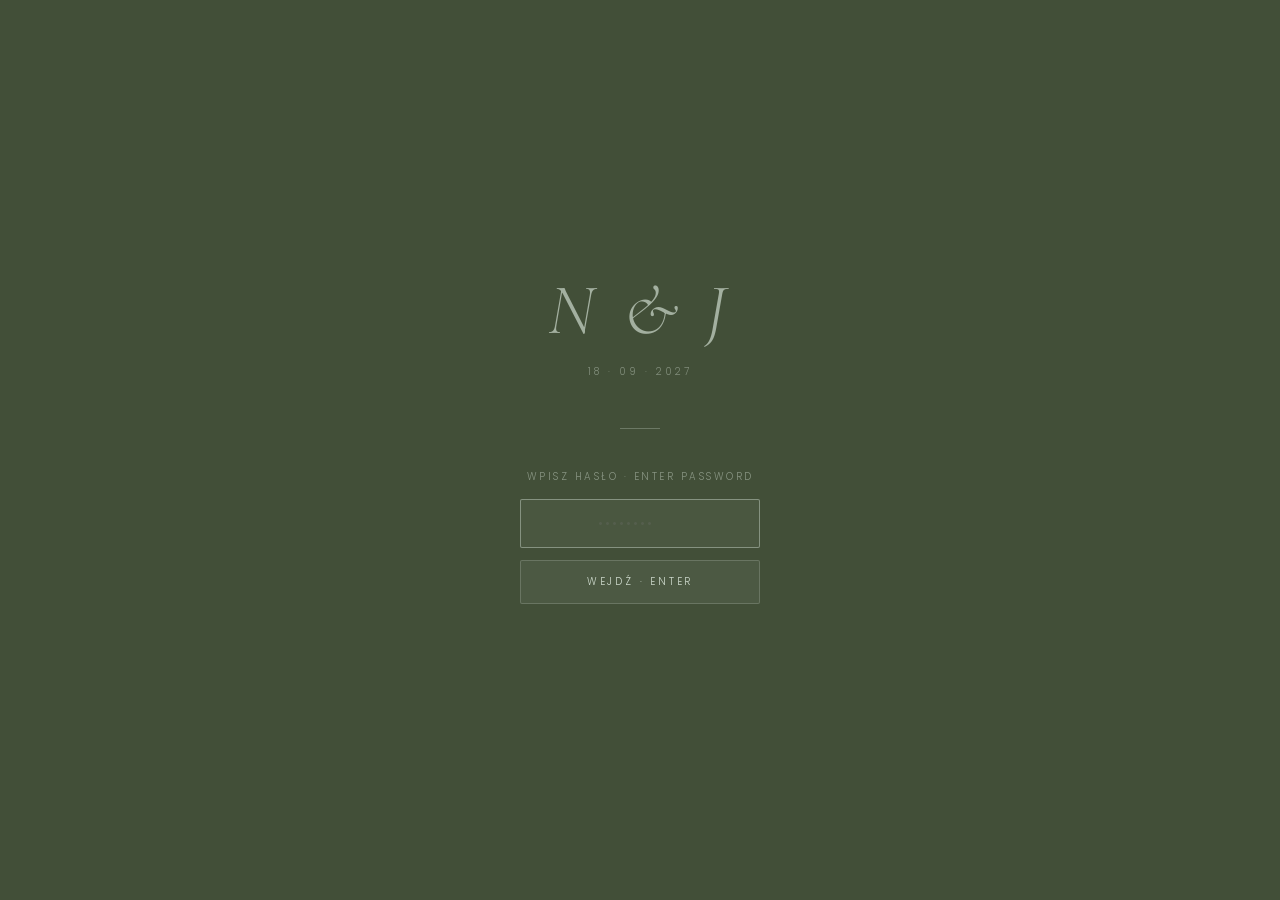
==== commit 8d15b945: "Add files via upload" ====
--- a/index.html
+++ b/index.html
@@ -1,6 +1,7 @@
 <!DOCTYPE html>
 <html lang="pl">
 <head>
+  <script>if(sessionStorage.getItem("wauth")!=="1"){window.location.href="password.html";}</script>
   <meta charset="UTF-8">
   <meta name="viewport" content="width=device-width, initial-scale=1.0">
   <title>Natalia & Joe · 18.09.2027</title>
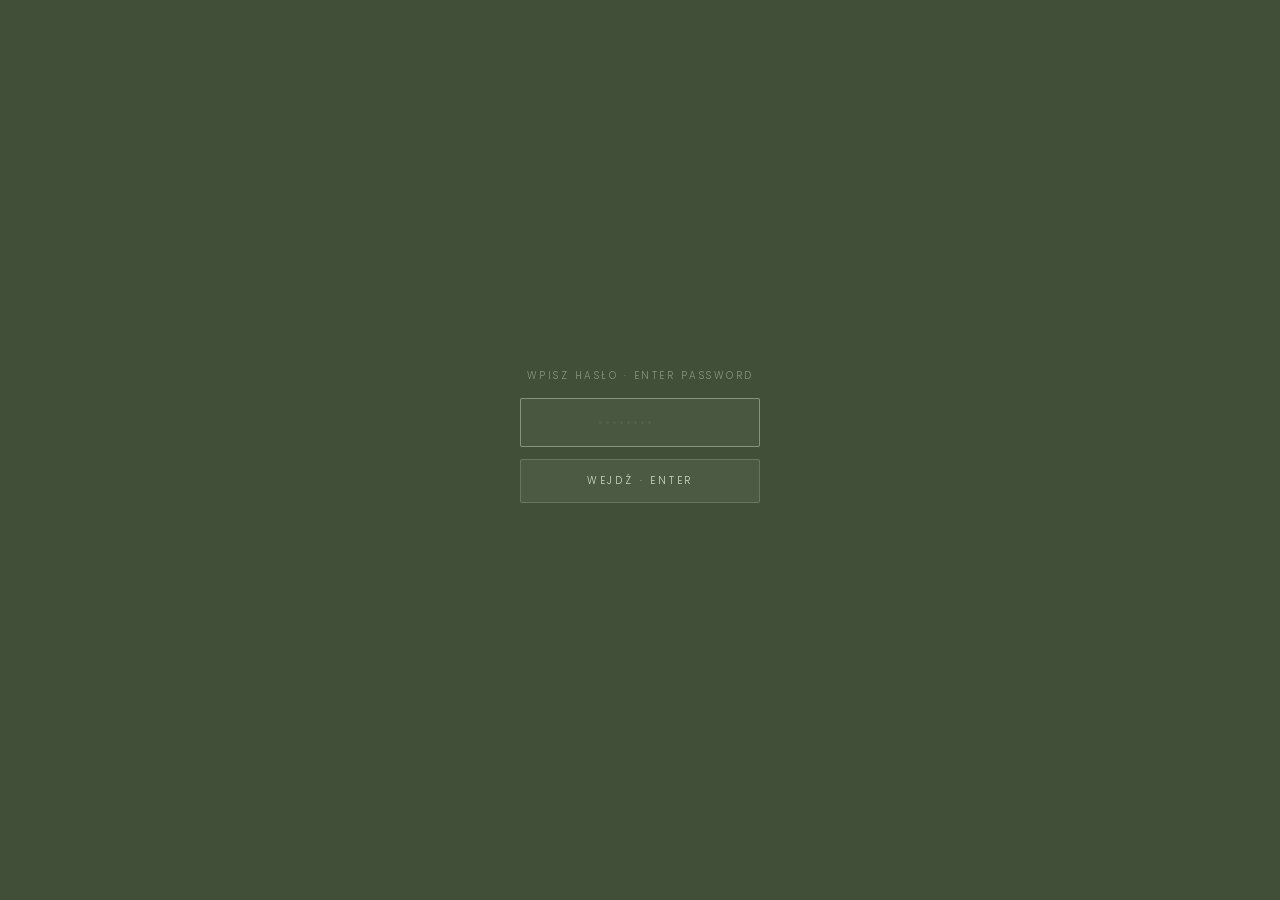
==== commit f0495fcb: "Add files via upload" ====
--- a/index.html
+++ b/index.html
@@ -127,9 +127,17 @@
     }
 
     @media (max-width: 680px) {
-      .names-wrap { width: 80%; padding-left: 5vw; }
-      .flower-bg { width: 85%; right: -20%; top: auto; bottom: 0; height: 65%; }
-      .hero-body { align-items: flex-end; padding-bottom: 10px; }
+      .hero { height: auto; min-height: 100svh; padding-top: 92px; padding-bottom: 24px; }
+      .hero-body { align-items: center; padding-top: 0; flex: none; }
+      .names-wrap { width: 92%; padding-left: 0; margin: 0 auto; text-align: center; }
+      .names-wrap svg { max-width: 360px; margin: 0 auto; }
+      .flower-bg { width: 130%; right: -25%; left: auto; top: auto; bottom: -4%; height: 50%; opacity: 0.9; }
+      .hero-bottom { padding-top: 24px; }
+      .countdown { gap: 14px; }
+    }
+
+    @media (max-width: 380px) {
+      .names-wrap svg { max-width: 300px; }
     }
   </style>
 </head>
